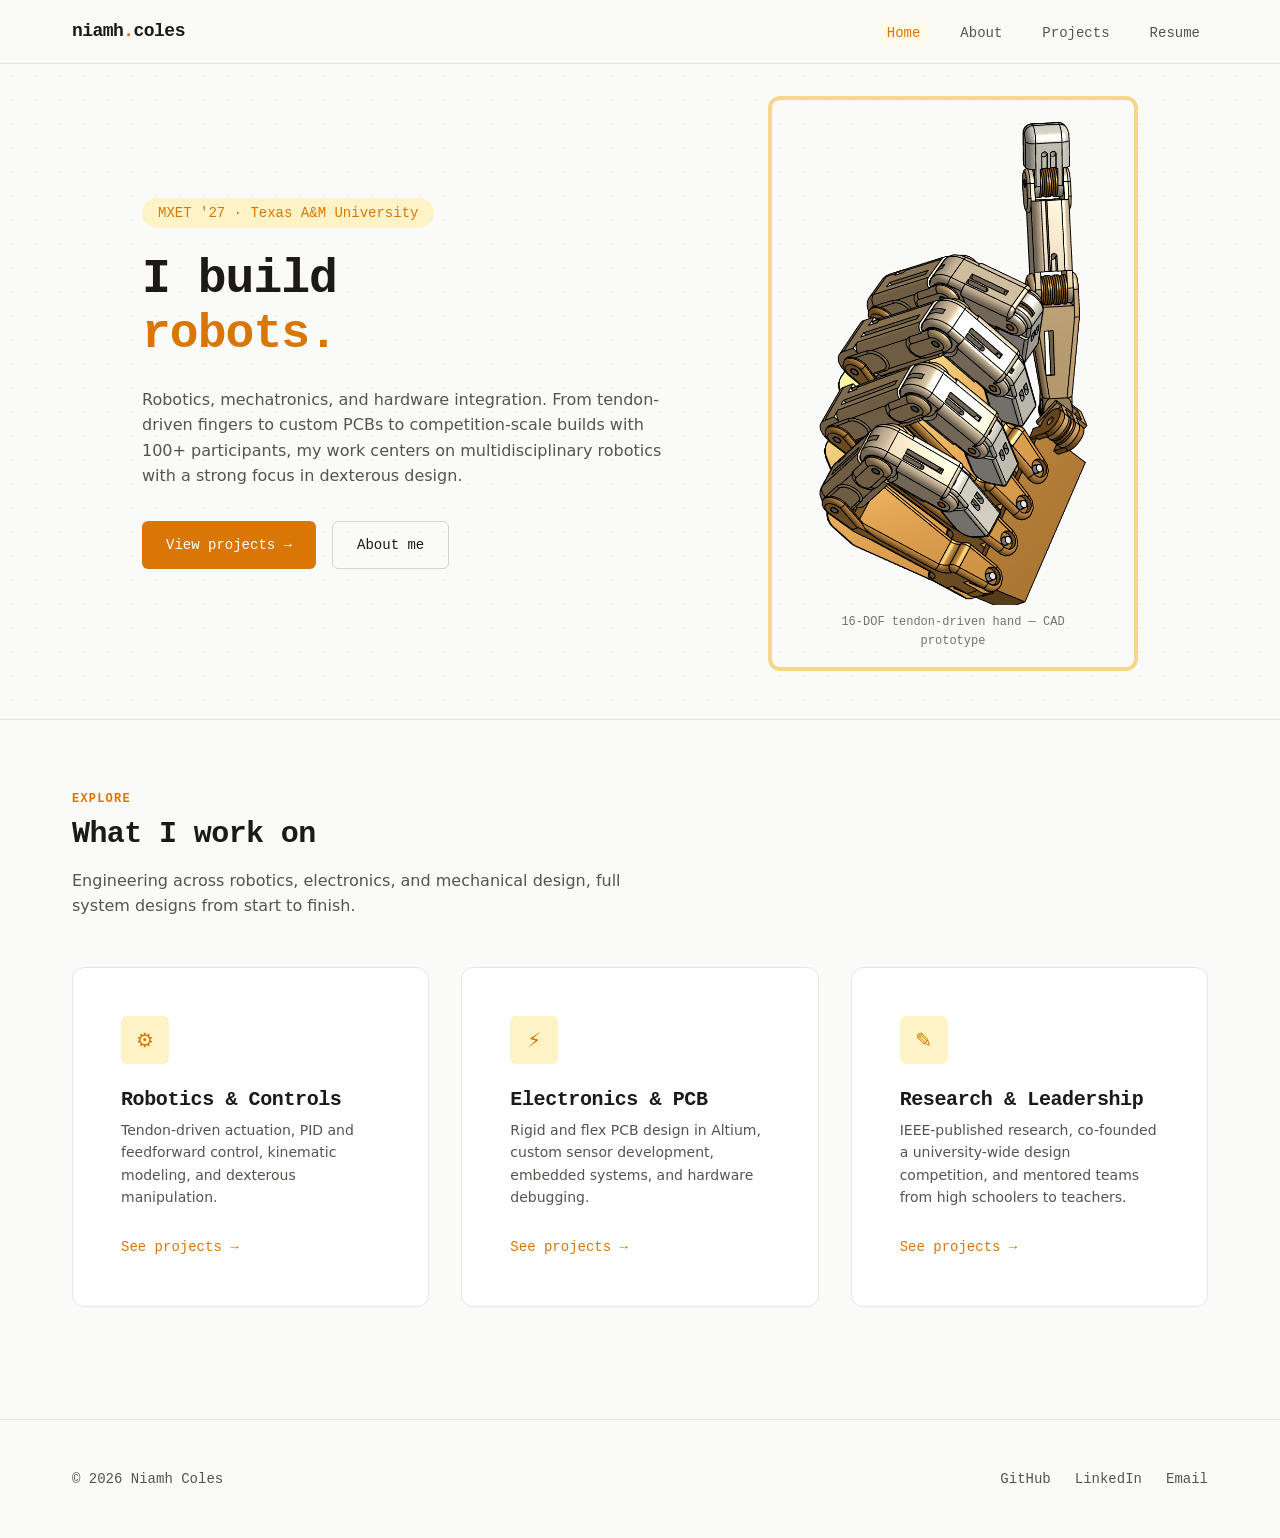
==== index.html @ e2ac4362 "Initial commit: portfolio site for Niamh Coles Static HTML/CSS/JS portfolio featuring eight project " ====
<!DOCTYPE html>
<html lang="en">
<head>
  <meta charset="UTF-8">
  <meta name="viewport" content="width=device-width, initial-scale=1.0">
  <title>Niamh Coles — Robotics &amp; Mechatronics Engineer</title>
  <meta name="description" content="Dexterous robotics, mechatronics, and hardware integration — engineering portfolio of Niamh Coles, MXET senior at Texas A&M University.">
  <link rel="stylesheet" href="css/style.css">
</head>
<body>

  <header class="site-header">
    <nav class="nav container">
      <a href="index.html" class="nav__logo">niamh<span>.</span>coles</a>
      <button class="nav__toggle" aria-label="Toggle navigation" aria-expanded="false">
        <svg viewBox="0 0 24 24" fill="none" stroke="currentColor" stroke-width="2" stroke-linecap="round">
          <line x1="3" y1="6" x2="21" y2="6"/>
          <line x1="3" y1="12" x2="21" y2="12"/>
          <line x1="3" y1="18" x2="21" y2="18"/>
        </svg>
      </button>
      <ul class="nav__links">
        <li><a href="index.html" class="nav__link nav__link--active">Home</a></li>
        <li><a href="about.html" class="nav__link">About</a></li>
        <li><a href="projects.html" class="nav__link">Projects</a></li>
        <li><a href="resume.html" class="nav__link">Resume</a></li>
      </ul>
    </nav>
  </header>

  <main>
    <!-- Hero -->
    <section class="hero">
      <div class="hero__bg" aria-hidden="true"></div>
      <div class="container hero__inner">
        <div class="hero__content">
          <span class="hero__label">MXET '27 · Texas A&amp;M University</span>
          <h1 class="hero__title">
            I build<br>
            <em>robots.</em>
          </h1>
          <p class="hero__subtitle">
            Robotics, mechatronics, and hardware integration. From tendon-driven
            fingers to custom PCBs to competition-scale builds with 100+ participants, 
            my work centers on multidisciplinary robotics with a strong focus in dexterous design.
          </p>
          <div class="hero__actions">
            <a href="projects.html" class="btn btn--primary">View projects &rarr;</a>
            <a href="about.html" class="btn btn--outline">About me</a>
          </div>
        </div>
        <div class="hero__image">
          <a href="projects/multi-dof-hand-designs.html">
            <img src="assets/images/16DoFHandOrange.png" alt="16 degree-of-freedom robotic hand">
            <span class="hero__image-tag">16-DOF tendon-driven hand — CAD prototype</span>
          </a>
        </div>
      </div>
    </section>

    <!-- Directions -->
    <section>
      <div class="container">
        <div class="section-header">
          <span class="section-header__label">Explore</span>
          <h2 class="section-header__title">What I work on</h2>
          <p class="section-header__desc">
            Engineering across robotics, electronics, and mechanical design, full system designs from start to finish.
          </p>
        </div>

        <div class="direction-grid">
          <a href="projects.html" class="direction-card">
            <div class="direction-card__icon">&#9881;</div>
            <h3 class="direction-card__title">Robotics &amp; Controls</h3>
            <p class="direction-card__desc">
              Tendon-driven actuation, PID and feedforward control,
              kinematic modeling, and dexterous manipulation.
            </p>
            <span class="direction-card__link">See projects &rarr;</span>
          </a>

          <a href="projects.html" class="direction-card">
            <div class="direction-card__icon">&#9889;</div>
            <h3 class="direction-card__title">Electronics &amp; PCB</h3>
            <p class="direction-card__desc">
              Rigid and flex PCB design in Altium, custom sensor development,
              embedded systems, and hardware debugging.
            </p>
            <span class="direction-card__link">See projects &rarr;</span>
          </a>

          <a href="projects.html" class="direction-card">
            <div class="direction-card__icon">&#9998;</div>
            <h3 class="direction-card__title">Research &amp; Leadership</h3>
            <p class="direction-card__desc">
              IEEE-published research, co-founded a university-wide design
              competition, and mentored teams from high schoolers to teachers.
            </p>
            <span class="direction-card__link">See projects &rarr;</span>
          </a>
        </div>
      </div>
    </section>
  </main>

  <footer class="site-footer">
    <div class="container footer__inner">
      <span class="footer__copy">&copy; 2026 Niamh Coles</span>
      <div class="footer__links">
        <a href="https://github.com/NiamhC3" class="footer__link" target="_blank" rel="noopener">GitHub</a>
        <a href="https://www.linkedin.com/in/niamh-coles" class="footer__link" target="_blank" rel="noopener">LinkedIn</a>
        <a href="mailto:niamhcoles@gmail.com" class="footer__link">Email</a>
      </div>
    </div>
  </footer>

  <script src="js/main.js"></script>
</body>
</html>
---- css/style.css ----
/* ===== Reset ===== */
*,
*::before,
*::after {
  margin: 0;
  padding: 0;
  box-sizing: border-box;
}

html {
  scroll-behavior: smooth;
  -webkit-text-size-adjust: 100%;
}

body {
  min-height: 100vh;
  text-rendering: optimizeLegibility;
  -webkit-font-smoothing: antialiased;
}

img, picture, video, canvas, svg {
  display: block;
  max-width: 100%;
}

input, button, textarea, select {
  font: inherit;
}

a {
  color: inherit;
  text-decoration: none;
}

ul, ol {
  list-style: none;
}

/* ===== Custom Properties ===== */
:root {
  /* Palette — warm light theme with amber accents */
  --color-bg: #FAFAF8;
  --color-bg-alt: #F0EDE6;
  --color-surface: #FFFFFF;
  --color-text: #1C1917;
  --color-text-muted: #57534E;
  --color-text-light: #78716C;
  --color-accent: #D97706;
  --color-accent-hover: #B45309;
  --color-accent-light: #FEF3C7;
  --color-accent-subtle: #FFFBEB;
  --color-border: #E7E5E4;
  --color-border-strong: #D6D3D1;

  /* Typography */
  --font-sans: "Inter", "Segoe UI", system-ui, -apple-system, sans-serif;
  --font-mono: "JetBrains Mono", "Cascadia Code", "Fira Code", "Consolas", monospace;

  --text-xs: 0.75rem;
  --text-sm: 0.875rem;
  --text-base: 1rem;
  --text-lg: 1.125rem;
  --text-xl: 1.25rem;
  --text-2xl: 1.5rem;
  --text-3xl: 1.875rem;
  --text-4xl: 2.25rem;
  --text-5xl: 3rem;
  --text-6xl: 3.75rem;

  --leading-tight: 1.15;
  --leading-normal: 1.6;

  --weight-normal: 400;
  --weight-medium: 500;
  --weight-semibold: 600;
  --weight-bold: 700;

  /* Spacing */
  --space-xs: 0.25rem;
  --space-sm: 0.5rem;
  --space-md: 1rem;
  --space-lg: 1.5rem;
  --space-xl: 2rem;
  --space-2xl: 3rem;
  --space-3xl: 4rem;
  --space-4xl: 6rem;
  --space-5xl: 8rem;

  /* Layout */
  --container-max: 1200px;
  --container-narrow: 800px;
  --nav-height: 64px;
  --border-radius: 6px;
  --border-radius-lg: 12px;

  /* Transitions */
  --transition-fast: 150ms ease;
  --transition-base: 250ms ease;
  --transition-slow: 400ms ease;

  /* Shadows */
  --shadow-sm: 0 1px 2px rgba(28, 25, 23, 0.05);
  --shadow-md: 0 4px 12px rgba(28, 25, 23, 0.08);
  --shadow-lg: 0 8px 24px rgba(28, 25, 23, 0.1);
}

/* ===== Base / Typography ===== */
body {
  font-family: var(--font-sans);
  font-size: var(--text-base);
  font-weight: var(--weight-normal);
  line-height: var(--leading-normal);
  color: var(--color-text);
  background-color: var(--color-bg);
}

h1, h2, h3, h4, h5, h6 {
  font-family: var(--font-mono);
  font-weight: var(--weight-bold);
  line-height: var(--leading-tight);
  letter-spacing: -0.02em;
}

h1 { font-size: var(--text-5xl); }
h2 { font-size: var(--text-3xl); }
h3 { font-size: var(--text-2xl); }
h4 { font-size: var(--text-xl); }

p + p {
  margin-top: var(--space-md);
}

strong {
  font-weight: var(--weight-semibold);
}

code {
  font-family: var(--font-mono);
  font-size: 0.9em;
  padding: 0.15em 0.4em;
  background: var(--color-bg-alt);
  border-radius: 3px;
}

/* ===== Layout ===== */
.container {
  width: 100%;
  max-width: var(--container-max);
  margin-inline: auto;
  padding-inline: var(--space-xl);
}

.container--narrow {
  max-width: var(--container-narrow);
}

main {
  padding-top: var(--nav-height);
}

section {
  padding-block: var(--space-3xl);
}

section + section {
  border-top: 1px solid var(--color-border);
}

/* ===== Navigation ===== */
.site-header {
  position: fixed;
  top: 0;
  left: 0;
  right: 0;
  z-index: 100;
  height: var(--nav-height);
  background: rgba(250, 250, 248, 0.92);
  backdrop-filter: blur(12px);
  -webkit-backdrop-filter: blur(12px);
  border-bottom: 1px solid var(--color-border);
}

.nav {
  display: flex;
  align-items: center;
  justify-content: space-between;
  height: 100%;
}

.nav__logo {
  font-family: var(--font-mono);
  font-size: var(--text-lg);
  font-weight: var(--weight-bold);
  letter-spacing: -0.03em;
  color: var(--color-text);
  transition: color var(--transition-fast);
}

.nav__logo span {
  color: var(--color-accent);
}

.nav__logo:hover {
  color: var(--color-accent);
}

.nav__links {
  display: flex;
  align-items: center;
  gap: var(--space-lg);
}

.nav__link {
  font-family: var(--font-mono);
  font-size: var(--text-sm);
  font-weight: var(--weight-medium);
  color: var(--color-text-muted);
  padding: var(--space-xs) var(--space-sm);
  border-radius: var(--border-radius);
  transition: color var(--transition-fast), background-color var(--transition-fast);
}

.nav__link:hover,
.nav__link--active {
  color: var(--color-accent);
}

.nav__link--active {
  background: var(--color-accent-subtle);
}

.nav__toggle {
  display: none;
  background: none;
  border: none;
  cursor: pointer;
  padding: var(--space-sm);
  color: var(--color-text);
}

.nav__toggle svg {
  width: 24px;
  height: 24px;
}

/* Mobile nav */
@media (max-width: 768px) {
  .nav__toggle {
    display: block;
  }

  .nav__links {
    position: fixed;
    top: var(--nav-height);
    left: 0;
    right: 0;
    flex-direction: column;
    background: var(--color-surface);
    border-bottom: 1px solid var(--color-border);
    padding: var(--space-lg);
    gap: var(--space-sm);
    transform: translateY(-100%);
    opacity: 0;
    pointer-events: none;
    transition: transform var(--transition-base), opacity var(--transition-base);
  }

  .nav__links--open {
    transform: translateY(0);
    opacity: 1;
    pointer-events: auto;
  }

  .nav__link {
    width: 100%;
    padding: var(--space-sm) var(--space-md);
    font-size: var(--text-base);
  }
}

/* ===== Hero ===== */
.hero {
  position: relative;
  padding-block: var(--space-xl) var(--space-2xl);
  overflow: hidden;
}

.hero__bg {
  position: absolute;
  inset: 0;
  background-image:
    radial-gradient(circle, var(--color-border) 1px, transparent 1px);
  background-size: 24px 24px;
  opacity: 0.5;
}

.hero__inner {
  position: relative;
  display: grid;
  grid-template-columns: 1fr 370px;
  gap: var(--space-2xl);
  align-items: center;
  max-width: 1060px;
  margin-inline: auto;
}

@media (max-width: 900px) {
  .hero__inner {
    grid-template-columns: 1fr;
  }

  .hero__image {
    max-width: 360px;
  }
}

.hero__content {
  max-width: 720px;
}

.hero__image a {
  display: block;
  border: 4px solid #F6D68A;
  border-radius: var(--border-radius-lg);
  padding: var(--space-md) 10%;
  transition: box-shadow var(--transition-fast), transform var(--transition-fast);
}

.hero__image a:hover {
  box-shadow: var(--shadow-md);
  transform: translateY(-2px);
}

.hero__image img {
  max-width: 270px;
  width: 100%;
  height: auto;
  border-radius: var(--border-radius-md);
  margin-inline: auto;
}

.hero__image-tag {
  display: block;
  font-family: var(--font-mono);
  font-size: var(--text-xs);
  color: var(--color-text-light);
  text-align: center;
  margin-top: var(--space-sm);
}

.hero__label {
  display: inline-block;
  font-family: var(--font-mono);
  font-size: var(--text-sm);
  font-weight: var(--weight-medium);
  color: var(--color-accent);
  background: var(--color-accent-light);
  padding: var(--space-xs) var(--space-md);
  border-radius: 100px;
  margin-bottom: var(--space-lg);
}

.hero__title {
  font-size: clamp(var(--text-3xl), 4.5vw, var(--text-5xl));
  margin-bottom: var(--space-lg);
}

.hero__title em {
  font-style: normal;
  color: var(--color-accent);
}

.hero__subtitle {
  font-size: var(--text-base);
  color: var(--color-text-muted);
  max-width: 520px;
  margin-bottom: var(--space-xl);
}

.hero__actions {
  display: flex;
  flex-wrap: wrap;
  gap: var(--space-md);
}

/* ===== Buttons ===== */
.btn {
  display: inline-flex;
  align-items: center;
  gap: var(--space-sm);
  font-family: var(--font-mono);
  font-size: var(--text-sm);
  font-weight: var(--weight-medium);
  padding: 0.75rem 1.5rem;
  border-radius: var(--border-radius);
  border: none;
  cursor: pointer;
  transition: all var(--transition-fast);
}

.btn--primary {
  background: var(--color-accent);
  color: white;
}

.btn--primary:hover {
  background: var(--color-accent-hover);
  box-shadow: var(--shadow-md);
}

.btn--outline {
  background: transparent;
  color: var(--color-text);
  border: 1px solid var(--color-border-strong);
}

.btn--outline:hover {
  border-color: var(--color-accent);
  color: var(--color-accent);
}

/* ===== Section Headings ===== */
.section-header {
  margin-bottom: var(--space-2xl);
}

.section-header__label {
  display: inline-block;
  font-family: var(--font-mono);
  font-size: var(--text-xs);
  font-weight: var(--weight-semibold);
  color: var(--color-accent);
  text-transform: uppercase;
  letter-spacing: 0.1em;
  margin-bottom: var(--space-sm);
}

.section-header__title {
  margin-bottom: var(--space-md);
}

.section-header__desc {
  color: var(--color-text-muted);
  max-width: 560px;
}

/* ===== Direction Cards (Home page) ===== */
.direction-grid {
  display: grid;
  grid-template-columns: repeat(auto-fit, minmax(280px, 1fr));
  gap: var(--space-xl);
}

.direction-card {
  position: relative;
  background: var(--color-surface);
  border: 1px solid var(--color-border);
  border-radius: var(--border-radius-lg);
  padding: var(--space-2xl);
  transition: border-color var(--transition-base), box-shadow var(--transition-base), transform var(--transition-base);
}

.direction-card:hover {
  border-color: var(--color-accent);
  box-shadow: var(--shadow-md);
  transform: translateY(-2px);
}

.direction-card__icon {
  width: 48px;
  height: 48px;
  display: flex;
  align-items: center;
  justify-content: center;
  background: var(--color-accent-light);
  color: var(--color-accent);
  border-radius: var(--border-radius);
  margin-bottom: var(--space-lg);
  font-size: var(--text-xl);
}

.direction-card__title {
  font-size: var(--text-xl);
  margin-bottom: var(--space-sm);
}

.direction-card__desc {
  font-size: var(--text-sm);
  color: var(--color-text-muted);
  margin-bottom: var(--space-lg);
}

.direction-card__link {
  font-family: var(--font-mono);
  font-size: var(--text-sm);
  font-weight: var(--weight-medium);
  color: var(--color-accent);
  display: inline-flex;
  align-items: center;
  gap: var(--space-xs);
  transition: gap var(--transition-fast);
}

.direction-card:hover .direction-card__link {
  gap: var(--space-sm);
}

/* ===== Project Cards ===== */
.project-filters {
  display: flex;
  flex-wrap: wrap;
  gap: var(--space-sm);
  margin-bottom: var(--space-2xl);
}

.filter-btn {
  font-family: var(--font-mono);
  font-size: var(--text-base);
  font-weight: var(--weight-medium);
  padding: var(--space-sm) var(--space-lg);
  border-radius: 100px;
  border: 1px solid var(--color-border);
  background: transparent;
  color: var(--color-text-muted);
  cursor: pointer;
  transition: all var(--transition-fast);
}

.filter-btn:hover {
  border-color: var(--color-accent);
  color: var(--color-accent);
}

.filter-btn--active {
  background: var(--color-accent);
  border-color: var(--color-accent);
  color: white;
}

.project-grid {
  display: grid;
  grid-template-columns: repeat(auto-fill, minmax(320px, 1fr));
  gap: var(--space-xl);
}

.project-card {
  background: var(--color-surface);
  border: 1px solid var(--color-border);
  border-radius: var(--border-radius-lg);
  overflow: hidden;
  transition: border-color var(--transition-base), box-shadow var(--transition-base), transform var(--transition-base);
}

.project-card:hover {
  border-color: var(--color-accent);
  box-shadow: var(--shadow-md);
  transform: translateY(-2px);
}

.project-card__image {
  position: relative;
  width: 100%;
  aspect-ratio: 16 / 10;
  background: var(--color-bg-alt);
  display: flex;
  align-items: center;
  justify-content: center;
  color: var(--color-text-light);
  font-family: var(--font-mono);
  font-size: var(--text-sm);
  border-bottom: 1px solid var(--color-border);
}

.project-badge {
  position: absolute;
  z-index: 1;
  top: var(--space-sm);
  right: var(--space-sm);
  font-family: var(--font-mono);
  font-size: var(--text-xs);
  font-weight: var(--weight-semibold);
  padding: 3px 10px;
  border-radius: 100px;
  letter-spacing: 0.02em;
}

.project-badge--research {
  background: var(--color-accent);
  color: white;
}

.project-badge--class {
  background: var(--color-border-strong);
  color: var(--color-text);
}

.project-badge--personal {
  background: var(--color-text);
  color: var(--color-bg);
}

.project-card__image img {
  width: 100%;
  height: 100%;
  object-fit: cover;
  position: absolute;
  inset: 0;
}

.project-card__body {
  padding: var(--space-lg);
}

.project-card__tags {
  display: flex;
  flex-wrap: wrap;
  gap: var(--space-xs);
  margin-bottom: var(--space-sm);
}

.tag {
  font-family: var(--font-mono);
  font-size: var(--text-xs);
  font-weight: var(--weight-medium);
  color: var(--color-accent);
  background: var(--color-accent-subtle);
  padding: 2px 8px;
  border-radius: 100px;
}

.project-card__title {
  font-size: var(--text-lg);
  margin-bottom: var(--space-sm);
}

.project-card__desc {
  font-size: var(--text-sm);
  color: var(--color-text-muted);
}

/* ===== Project Columns Layout ===== */
.project-columns {
  display: grid;
  grid-template-columns: 1fr 1fr 1fr;
  gap: var(--space-xl);
  align-items: start;
}

.project-column {
  background: var(--color-bg-alt);
  border: 1px solid var(--color-border);
  border-radius: var(--border-radius-lg);
  padding: var(--space-lg);
  display: flex;
  flex-direction: column;
  gap: var(--space-lg);
}

.project-column--research {
  border-top: 5px solid var(--color-accent);
}

.project-column--personal {
  border-top: 5px solid var(--color-text);
}

.project-column--class {
  border-top: 5px solid var(--color-border-strong);
}

.project-column__heading {
  font-family: var(--font-mono);
  font-size: var(--text-base);
  font-weight: var(--weight-semibold);
  letter-spacing: 0.02em;
  margin: 0;
}

.project-column__empty {
  font-family: var(--font-mono);
  font-size: var(--text-sm);
  color: var(--color-text-muted);
  text-align: center;
  padding: var(--space-2xl) var(--space-md);
  margin: 0;
  font-style: italic;
}

.project-column .project-card {
  flex: 0 0 auto;
}

@media (max-width: 1024px) {
  .project-columns {
    grid-template-columns: 1fr;
    gap: var(--space-2xl);
  }
}

/* ===== About Page ===== */
.about-intro {
  display: grid;
  grid-template-columns: 1fr 300px;
  gap: var(--space-3xl);
  align-items: start;
}

@media (max-width: 768px) {
  .about-intro {
    grid-template-columns: 1fr;
  }
}

.about-intro__text {
  font-size: var(--text-lg);
  color: var(--color-text-muted);
}

.about-intro__text p + p {
  margin-top: var(--space-md);
}

.about-intro__photo {
  width: 100%;
  position: relative;
  aspect-ratio: 3 / 4;
  margin-top: -80px;
}

.about-photo__headshot {
  width: 100%;
  height: 100%;
  object-fit: cover;
  border-radius: var(--border-radius-lg);
  border: 1px solid var(--color-border);
}

.about-photo__art {
  position: absolute;
  width: 70%;
  border-radius: var(--border-radius-md);
  border: 3px solid white;
  box-shadow: 0 2px 12px rgba(0, 0, 0, 0.2);
  object-fit: cover;
}

.about-photo__art--painting {
  bottom: -110px;
  left: -30px;
}

.about-photo__art--drawing {
  bottom: -130px;
  right: -10px;
}

.skills-grid {
  display: grid;
  grid-template-columns: repeat(auto-fit, minmax(240px, 1fr));
  gap: var(--space-lg);
}

.skill-card {
  background: var(--color-surface);
  border: 1px solid var(--color-border);
  border-radius: var(--border-radius-lg);
  padding: var(--space-lg);
  border-left: 3px solid var(--color-accent);
}

.skill-card__title {
  font-family: var(--font-mono);
  font-size: var(--text-base);
  font-weight: var(--weight-semibold);
  margin-bottom: var(--space-sm);
}

.skill-card__items {
  font-size: var(--text-sm);
  color: var(--color-text-muted);
  line-height: 1.8;
}

/* ===== Resume Page ===== */
.resume-download {
  display: flex;
  align-items: center;
  gap: var(--space-md);
  margin-bottom: var(--space-3xl);
  padding: var(--space-lg);
  background: var(--color-accent-subtle);
  border: 1px solid var(--color-accent-light);
  border-radius: var(--border-radius-lg);
}

.resume-download__text {
  font-size: var(--text-sm);
  color: var(--color-text-muted);
}

.timeline {
  position: relative;
  padding-left: var(--space-2xl);
}

.timeline::before {
  content: "";
  position: absolute;
  left: 0;
  top: 0;
  bottom: 0;
  width: 2px;
  background: var(--color-border);
}

.timeline__item {
  position: relative;
  padding-bottom: var(--space-2xl);
}

.timeline__item:last-child {
  padding-bottom: 0;
}

.timeline__item::before {
  content: "";
  position: absolute;
  left: calc(-1 * var(--space-2xl) - 4px);
  top: 6px;
  width: 10px;
  height: 10px;
  background: var(--color-accent);
  border-radius: 50%;
  border: 2px solid var(--color-bg);
}

.timeline__date {
  font-family: var(--font-mono);
  font-size: var(--text-xs);
  font-weight: var(--weight-medium);
  color: var(--color-accent);
  text-transform: uppercase;
  letter-spacing: 0.05em;
  margin-bottom: var(--space-xs);
}

.timeline__title {
  font-family: var(--font-mono);
  font-size: var(--text-lg);
  font-weight: var(--weight-semibold);
  margin-bottom: var(--space-xs);
}

.timeline__org {
  font-size: var(--text-sm);
  color: var(--color-text-muted);
  margin-bottom: var(--space-sm);
}

.timeline__desc {
  font-size: var(--text-sm);
  color: var(--color-text-muted);
}

/* ===== Footer ===== */
.site-footer {
  border-top: 1px solid var(--color-border);
  padding-block: var(--space-2xl);
  margin-top: var(--space-2xl);
}

.footer__inner {
  display: flex;
  align-items: center;
  justify-content: space-between;
  flex-wrap: wrap;
  gap: var(--space-md);
}

.footer__copy {
  font-family: var(--font-mono);
  font-size: var(--text-sm);
  color: var(--color-text-muted);
}

.footer__links {
  display: flex;
  gap: var(--space-lg);
}

.footer__link {
  font-family: var(--font-mono);
  font-size: var(--text-sm);
  color: var(--color-text-muted);
  transition: color var(--transition-fast);
}

.footer__link:hover {
  color: var(--color-accent);
}

/* ===== Responsive ===== */
@media (max-width: 640px) {
  :root {
    --space-4xl: 3rem;
    --space-5xl: 4rem;
  }

  h1 { font-size: var(--text-3xl); }
  h2 { font-size: var(--text-2xl); }

  .container {
    padding-inline: var(--space-md);
  }

  .project-grid {
    grid-template-columns: 1fr;
  }

  .footer__inner {
    flex-direction: column;
    text-align: center;
  }
}
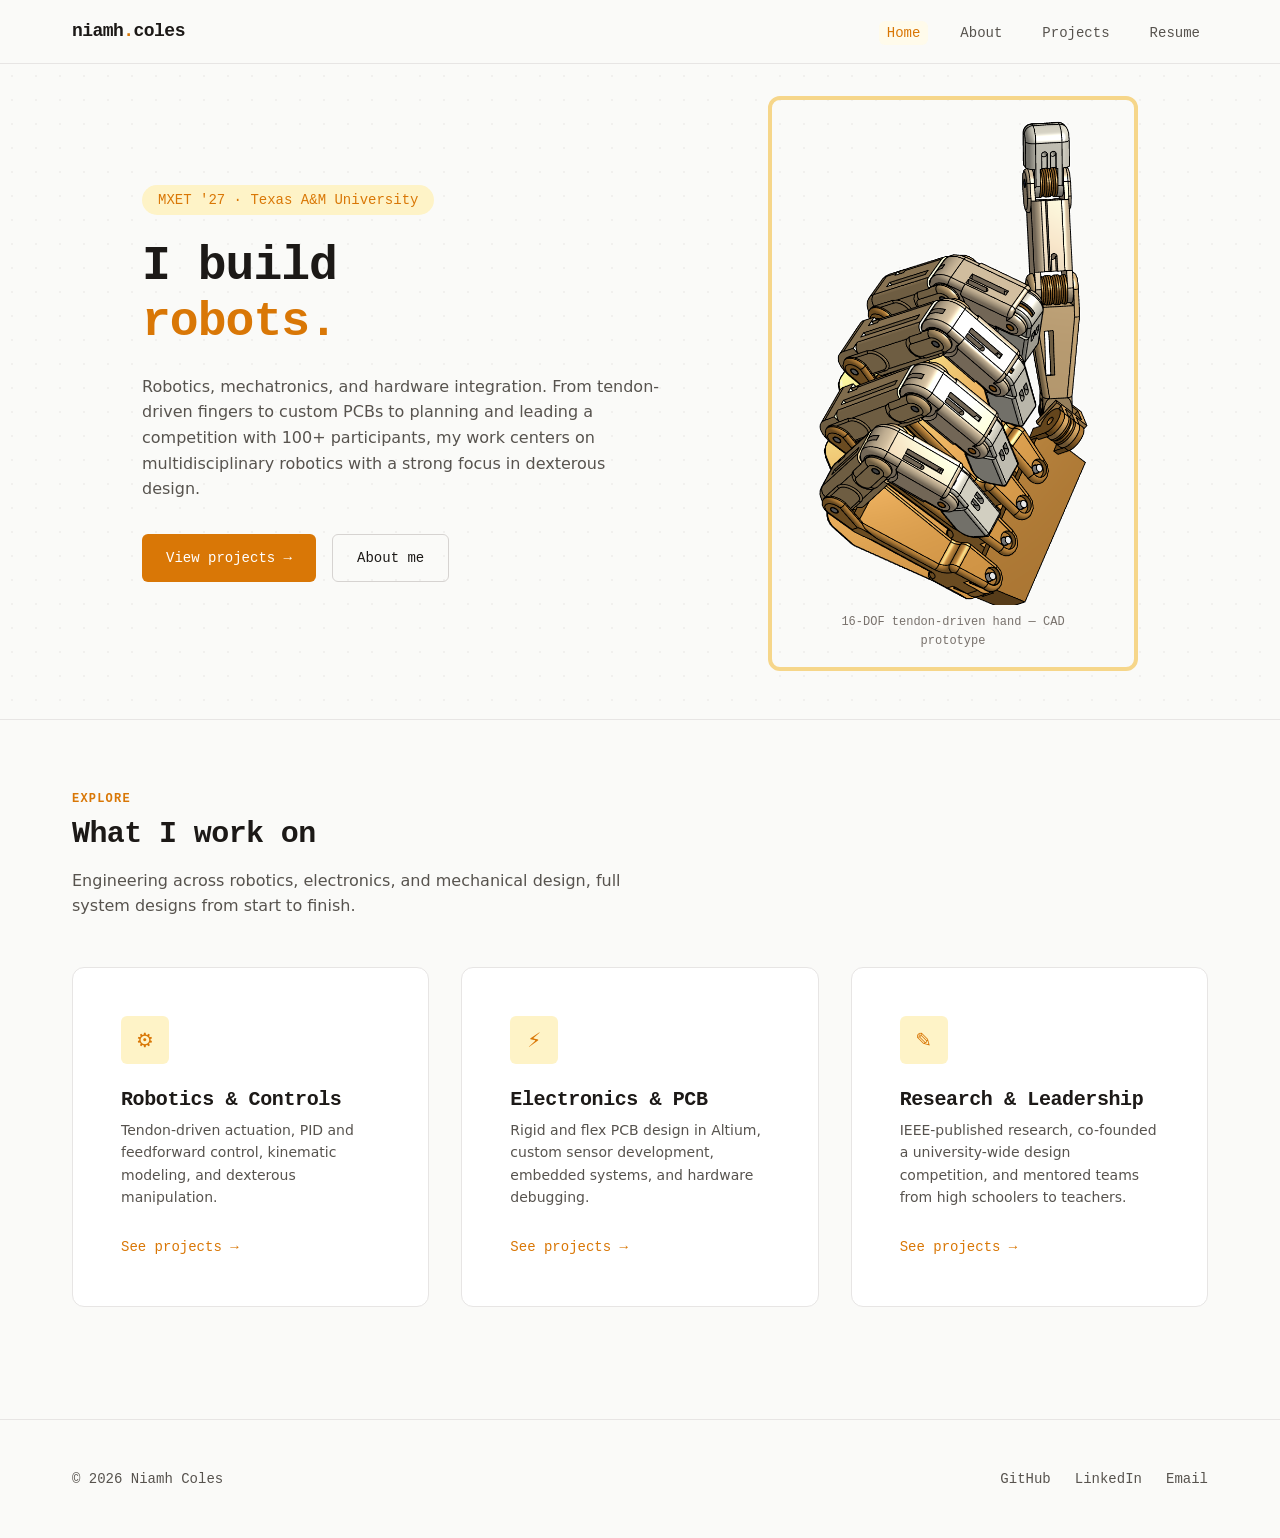
==== commit f9073555: "Replace mailto links with copy-to-clipboard on all pages Clicking Email now copies the address to cl" ====
--- a/index.html
+++ b/index.html
@@ -41,7 +41,7 @@
           </h1>
           <p class="hero__subtitle">
             Robotics, mechatronics, and hardware integration. From tendon-driven
-            fingers to custom PCBs to competition-scale builds with 100+ participants, 
+            fingers to custom PCBs to planning and leading a competition with 100+ participants, 
             my work centers on multidisciplinary robotics with a strong focus in dexterous design.
           </p>
           <div class="hero__actions">
@@ -110,7 +110,7 @@
       <div class="footer__links">
         <a href="https://github.com/NiamhC3" class="footer__link" target="_blank" rel="noopener">GitHub</a>
         <a href="https://www.linkedin.com/in/niamh-coles" class="footer__link" target="_blank" rel="noopener">LinkedIn</a>
-        <a href="mailto:niamhcoles@gmail.com" class="footer__link">Email</a>
+        <a href="#" class="footer__link email-copy" data-email="niamhcoles@gmail.com">Email</a>
       </div>
     </div>
   </footer>
--- a/css/style.css
+++ b/css/style.css
@@ -420,6 +420,20 @@
 }
 
 /* ===== Section Headings ===== */
+.back-link {
+  display: inline-block;
+  margin-bottom: var(--space-lg);
+  font-size: var(--text-sm);
+  font-family: var(--font-mono);
+  color: var(--color-text-light);
+  text-decoration: none;
+  transition: color 0.2s;
+}
+.back-link:hover {
+  color: var(--color-accent);
+  text-decoration: underline;
+}
+
 .section-header {
   margin-bottom: var(--space-2xl);
 }
@@ -705,12 +719,6 @@
   align-items: start;
 }
 
-@media (max-width: 768px) {
-  .about-intro {
-    grid-template-columns: 1fr;
-  }
-}
-
 .about-intro__text {
   font-size: var(--text-lg);
   color: var(--color-text-muted);
@@ -725,6 +733,25 @@
   position: relative;
   aspect-ratio: 3 / 4;
   margin-top: -80px;
+}
+
+@media (max-width: 768px) {
+  .about-intro {
+    grid-template-columns: 1fr;
+  }
+  .about-intro__photo {
+    margin-top: 0;
+    max-width: 300px;
+    margin-inline: auto;
+  }
+  .about-photo__art--painting {
+    bottom: -80px;
+    left: 0;
+  }
+  .about-photo__art--drawing {
+    bottom: -100px;
+    right: 0;
+  }
 }
 
 .about-photo__headshot {
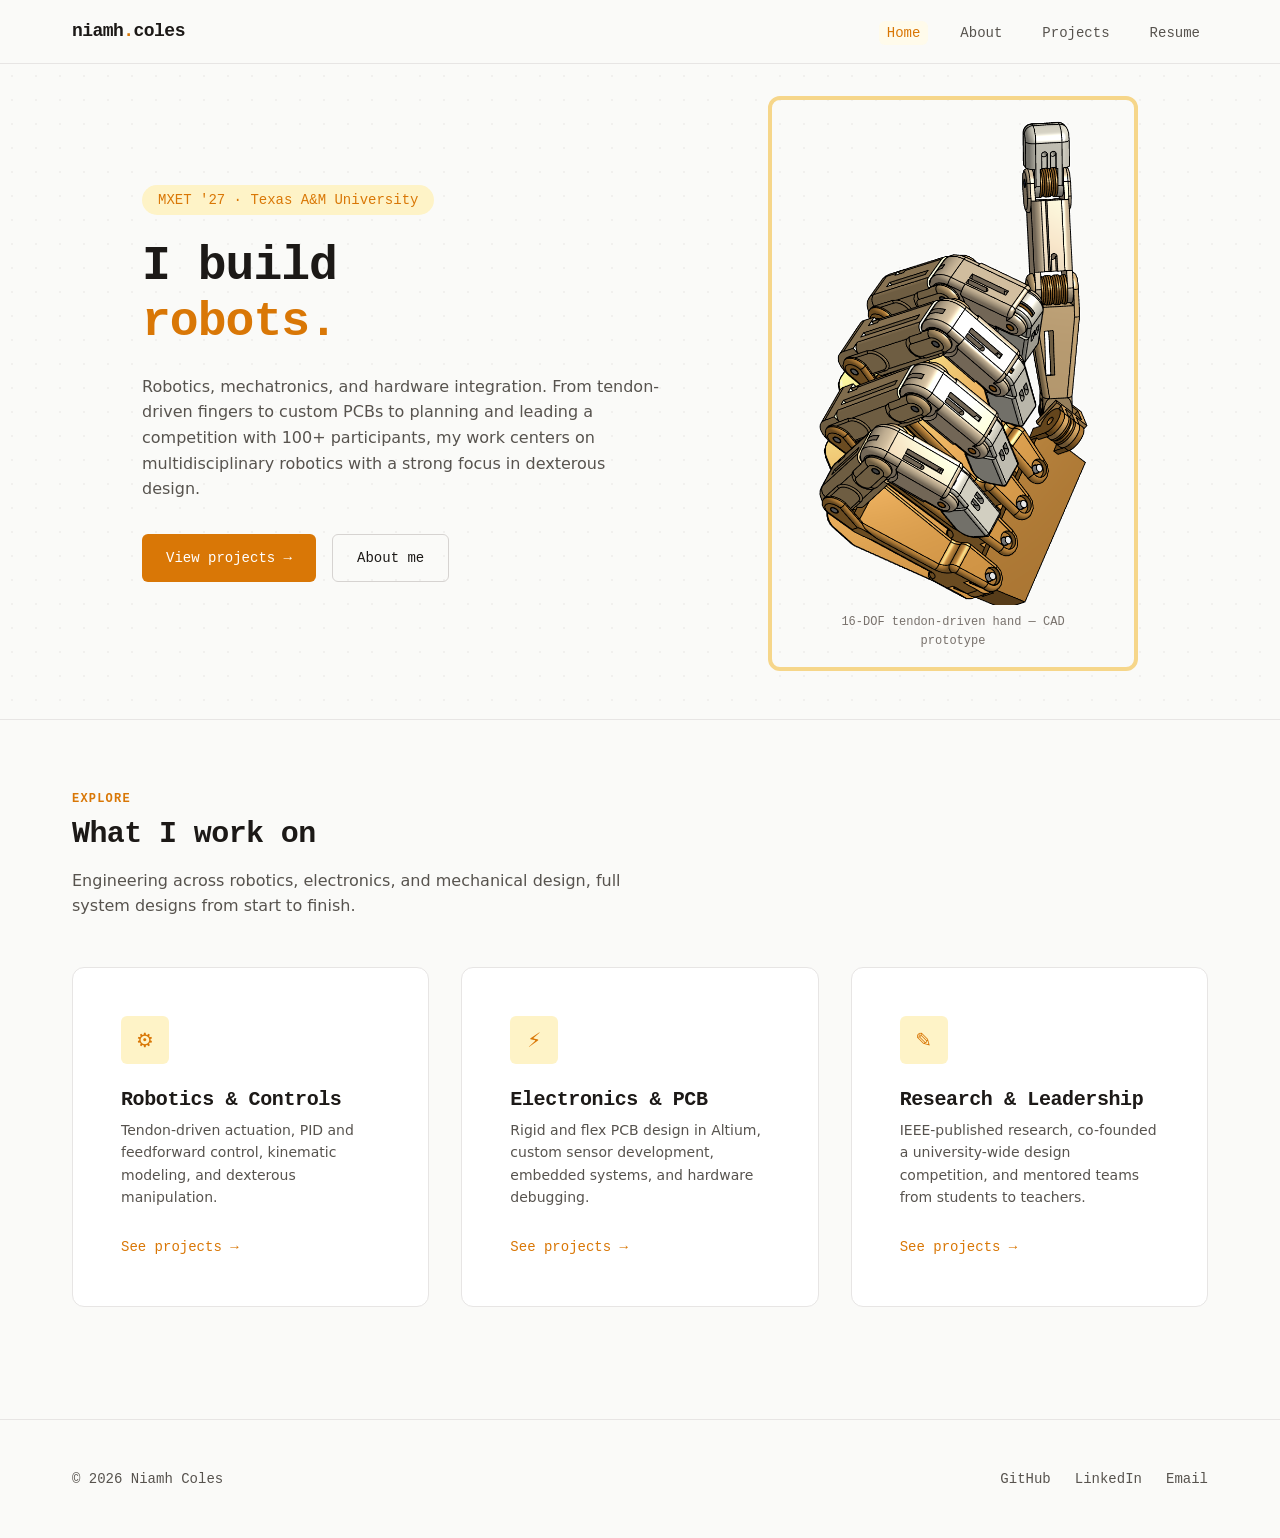
==== commit b45277ea: "Update Research & Leadership card text Co-Authored-By: Claude Opus 4.6 <noreply@anthropic.com>" ====
--- a/index.html
+++ b/index.html
@@ -5,6 +5,7 @@
   <meta name="viewport" content="width=device-width, initial-scale=1.0">
   <title>Niamh Coles — Robotics &amp; Mechatronics Engineer</title>
   <meta name="description" content="Dexterous robotics, mechatronics, and hardware integration — engineering portfolio of Niamh Coles, MXET senior at Texas A&M University.">
+  <link rel="icon" href="assets/favicon.svg" type="image/svg+xml">
   <link rel="stylesheet" href="css/style.css">
 </head>
 <body>
@@ -51,7 +52,7 @@
         </div>
         <div class="hero__image">
           <a href="projects/multi-dof-hand-designs.html">
-            <img src="assets/images/16DoFHandOrange.png" alt="16 degree-of-freedom robotic hand">
+            <img src="assets/images/16DoFHandOrange.png" alt="20 degree-of-freedom robotic hand">
             <span class="hero__image-tag">16-DOF tendon-driven hand — CAD prototype</span>
           </a>
         </div>
@@ -95,7 +96,7 @@
             <h3 class="direction-card__title">Research &amp; Leadership</h3>
             <p class="direction-card__desc">
               IEEE-published research, co-founded a university-wide design
-              competition, and mentored teams from high schoolers to teachers.
+              competition, and mentored teams from students to teachers.
             </p>
             <span class="direction-card__link">See projects &rarr;</span>
           </a>
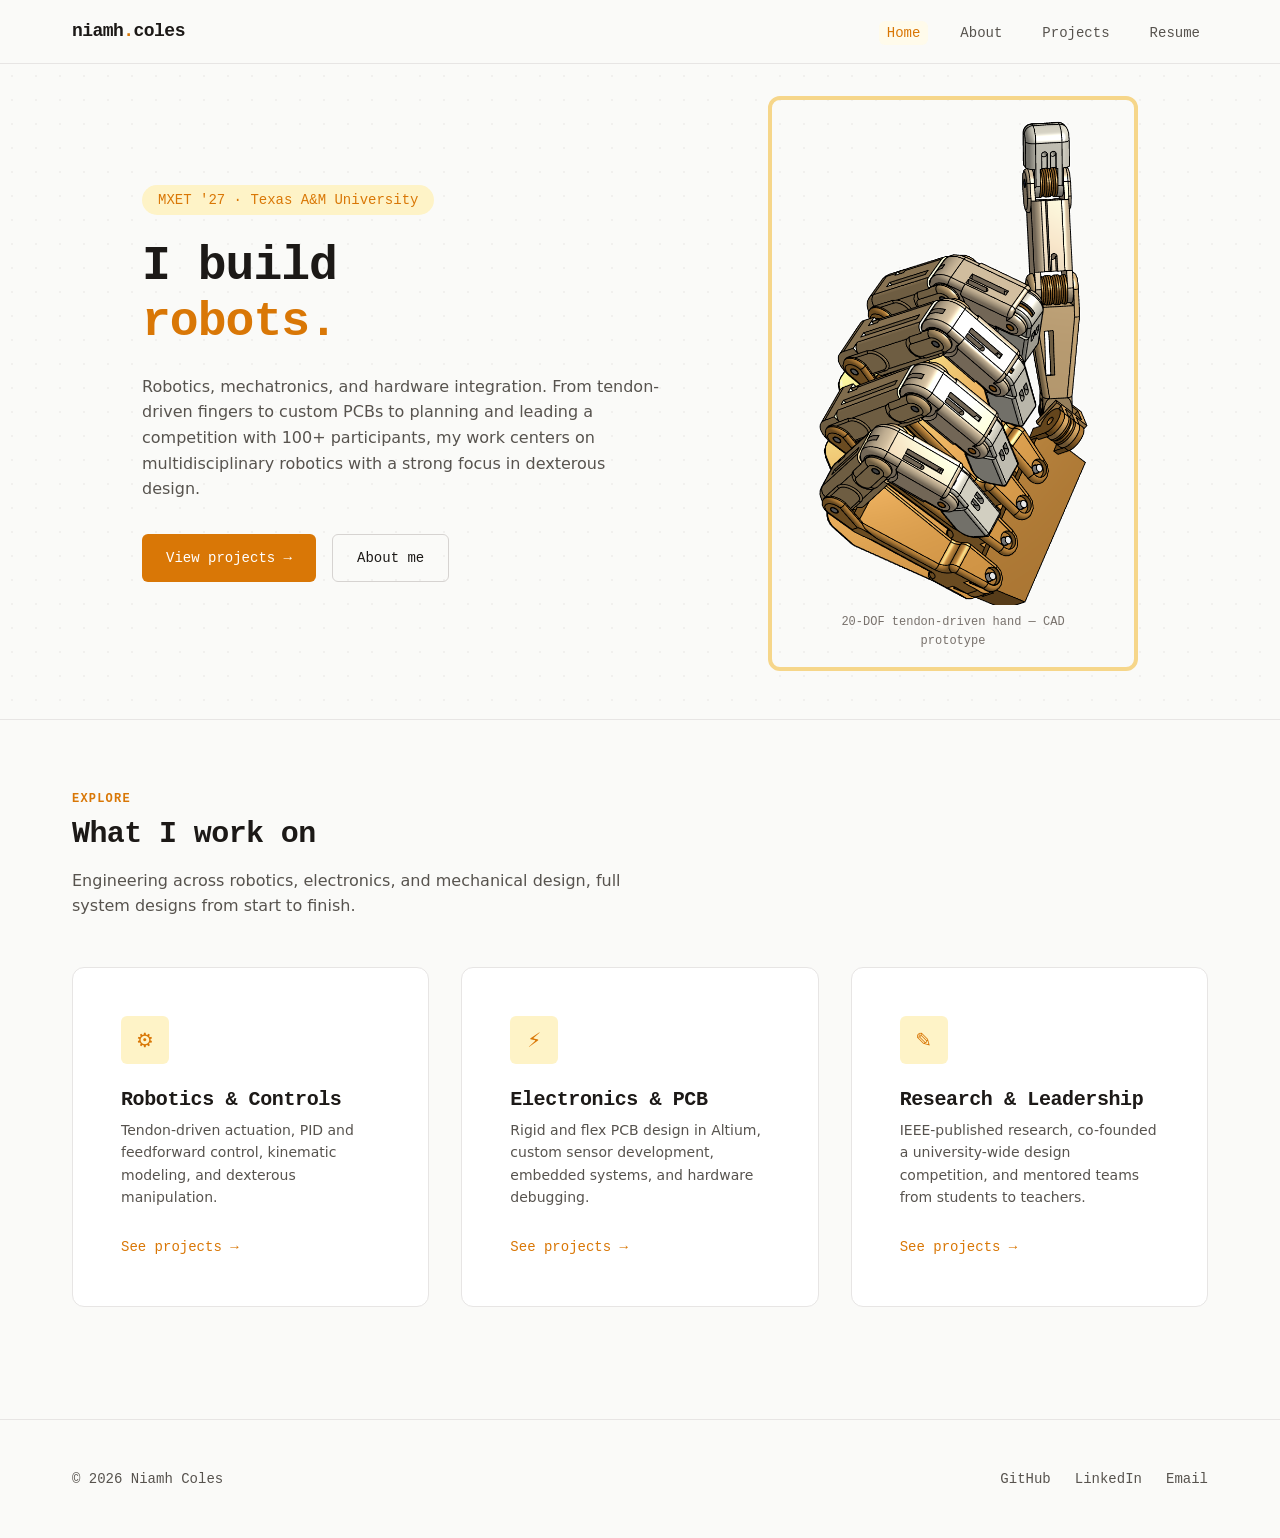
==== commit ed3789c8: "Update hero image caption to 20-DOF Co-Authored-By: Claude Opus 4.6 <noreply@anthropic.com>" ====
--- a/index.html
+++ b/index.html
@@ -53,7 +53,7 @@
         <div class="hero__image">
           <a href="projects/multi-dof-hand-designs.html">
             <img src="assets/images/16DoFHandOrange.png" alt="20 degree-of-freedom robotic hand">
-            <span class="hero__image-tag">16-DOF tendon-driven hand — CAD prototype</span>
+            <span class="hero__image-tag">20-DOF tendon-driven hand — CAD prototype</span>
           </a>
         </div>
       </div>
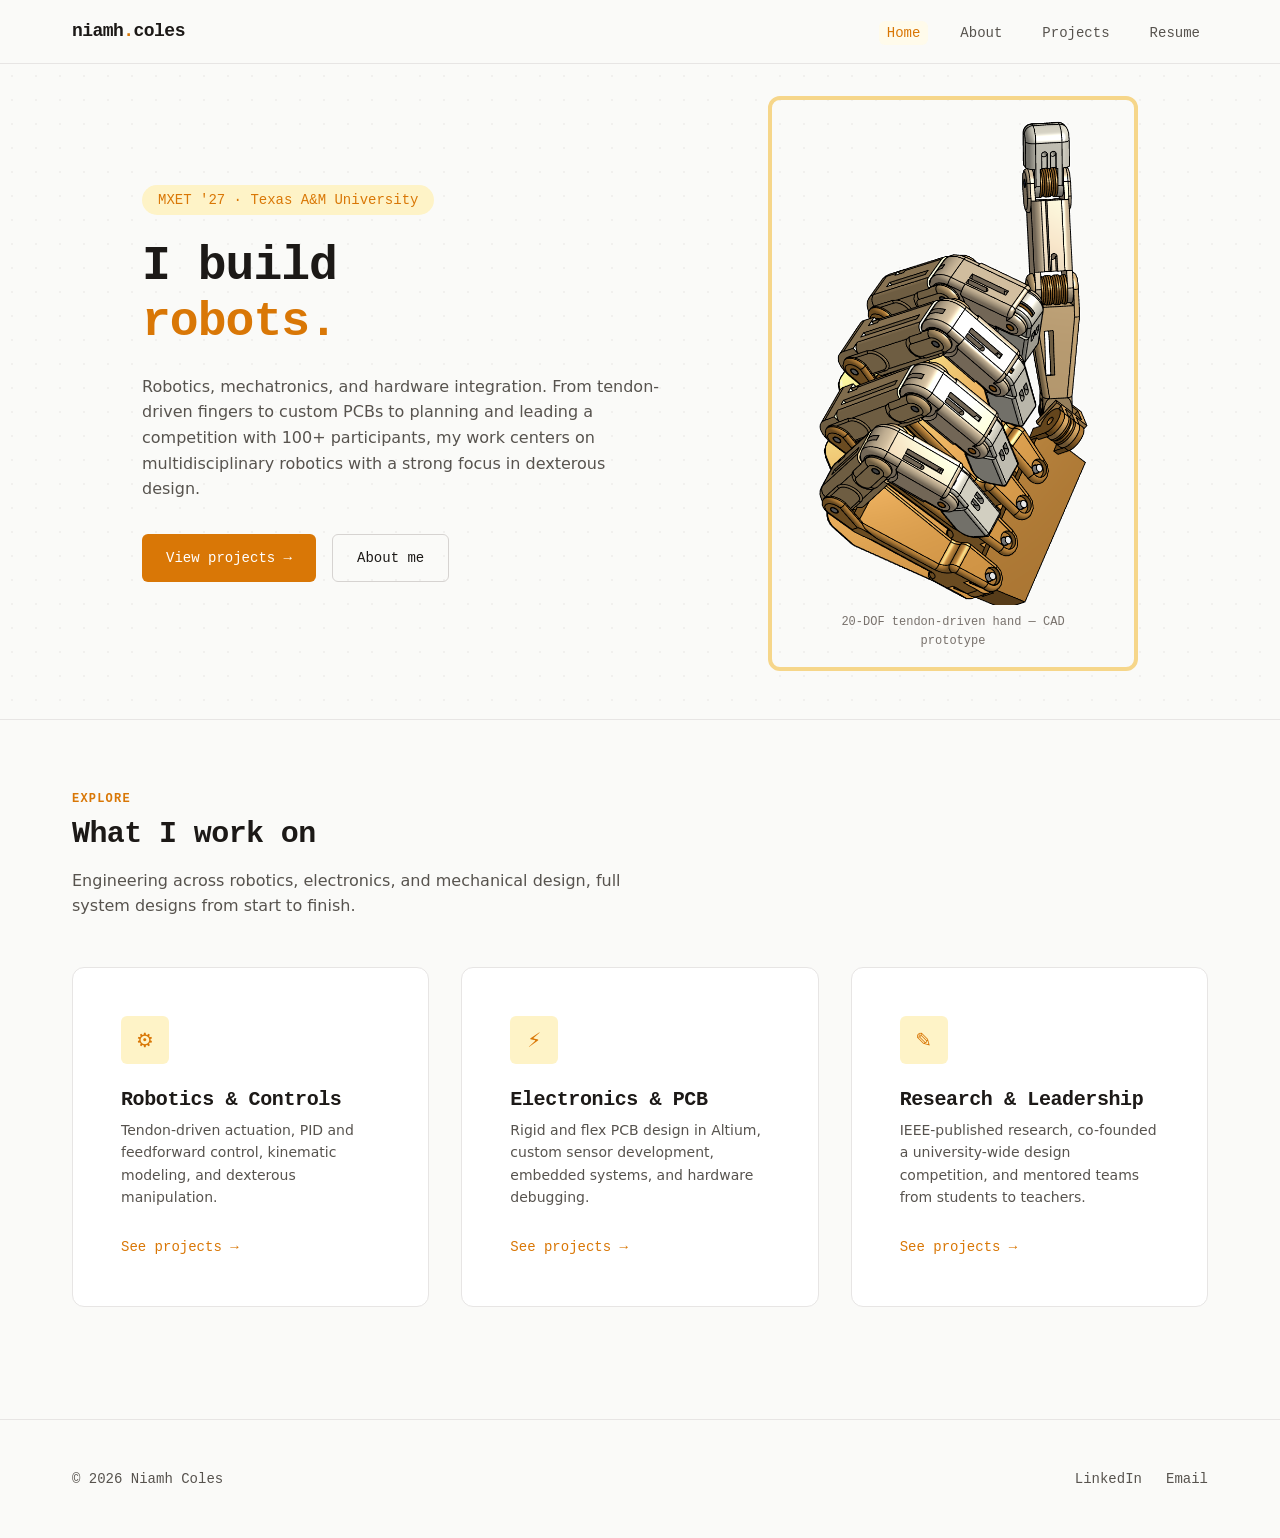
==== commit 7c7dafaf: "Remove GitHub link from footer on all pages Co-Authored-By: Claude Opus 4.6 <noreply@anthropic.com>" ====
--- a/index.html
+++ b/index.html
@@ -109,7 +109,6 @@
     <div class="container footer__inner">
       <span class="footer__copy">&copy; 2026 Niamh Coles</span>
       <div class="footer__links">
-        <a href="https://github.com/NiamhC3" class="footer__link" target="_blank" rel="noopener">GitHub</a>
         <a href="https://www.linkedin.com/in/niamh-coles" class="footer__link" target="_blank" rel="noopener">LinkedIn</a>
         <a href="#" class="footer__link email-copy" data-email="niamhcoles@gmail.com">Email</a>
       </div>
